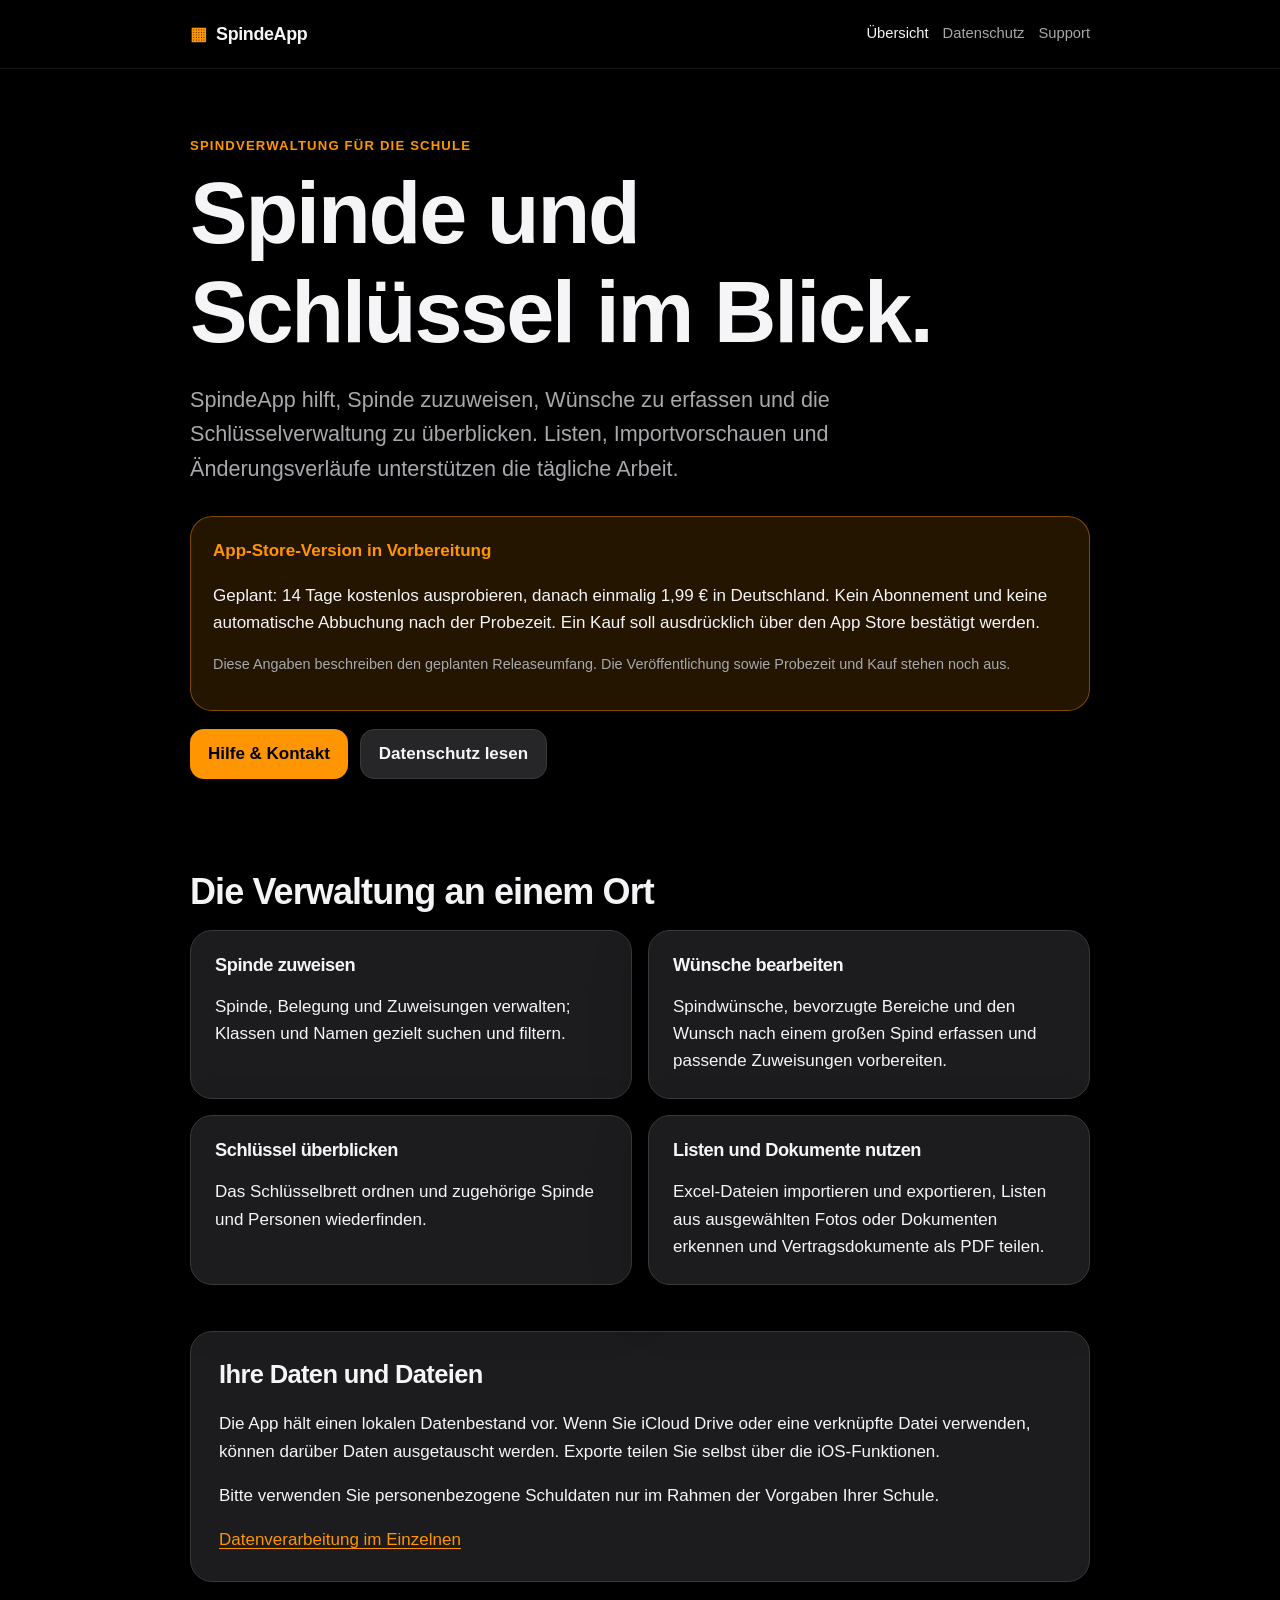
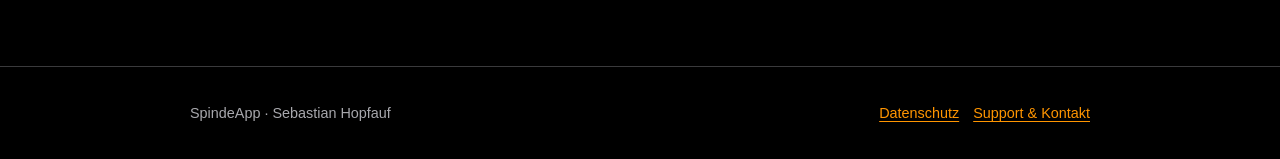
==== spindeapp/index.html @ 3f769ca0 "Publish SpindeApp information, privacy and support pages" ====
<!doctype html>
<html lang="de">
<head>
  <meta charset="utf-8">
  <meta name="viewport" content="width=device-width, initial-scale=1">
  <meta name="description" content="SpindeApp für iPhone: Spinde, Wünsche, Zuweisungen und Schlüsselbrett verwalten. Informationen zur geplanten App-Store-Version, Datenschutz und Support.">
  <meta name="referrer" content="no-referrer">
  <meta http-equiv="Content-Security-Policy" content="default-src 'none'; style-src 'self'; base-uri 'none'; form-action 'none'; object-src 'none'; frame-src 'none'">
  <title>SpindeApp – Spinde und Schlüssel im Blick</title>
  <link rel="stylesheet" href="../style.css">
</head>
<body>
  <header class="site-header">
    <nav class="container nav" aria-label="Hauptnavigation">
      <a class="brand" href="./"><span class="brand-mark" aria-hidden="true">▦</span> SpindeApp</a>
      <div class="nav-links">
        <a href="./" aria-current="page">Übersicht</a>
        <a href="datenschutz.html">Datenschutz</a>
        <a href="support.html">Support</a>
      </div>
    </nav>
  </header>
  <main id="inhalt" class="container">
    <section class="hero" aria-labelledby="titel">
      <p class="eyebrow">Spindverwaltung für die Schule</p>
      <h1 id="titel">Spinde und Schlüssel im Blick.</h1>
      <p class="lead">SpindeApp hilft, Spinde zuzuweisen, Wünsche zu erfassen und die Schlüsselverwaltung zu überblicken. Listen, Importvorschauen und Änderungsverläufe unterstützen die tägliche Arbeit.</p>
      <div class="notice">
        <strong>App-Store-Version in Vorbereitung</strong>
        <p>Geplant: 14 Tage kostenlos ausprobieren, danach einmalig 1,99&nbsp;€ in Deutschland. Kein Abonnement und keine automatische Abbuchung nach der Probezeit. Ein Kauf soll ausdrücklich über den App Store bestätigt werden.</p>
        <p class="fine-print">Diese Angaben beschreiben den geplanten Releaseumfang. Die Veröffentlichung sowie Probezeit und Kauf stehen noch aus.</p>
      </div>
      <div class="contact-actions">
        <a class="button" href="support.html">Hilfe &amp; Kontakt</a>
        <a class="button secondary-button" href="datenschutz.html">Datenschutz lesen</a>
      </div>
    </section>
    <section class="section" aria-labelledby="funktionen">
      <h2 id="funktionen">Die Verwaltung an einem Ort</h2>
      <div class="grid">
        <article class="card">
          <h3>Spinde zuweisen</h3>
          <p>Spinde, Belegung und Zuweisungen verwalten; Klassen und Namen gezielt suchen und filtern.</p>
        </article>
        <article class="card">
          <h3>Wünsche bearbeiten</h3>
          <p>Spindwünsche, bevorzugte Bereiche und den Wunsch nach einem großen Spind erfassen und passende Zuweisungen vorbereiten.</p>
        </article>
        <article class="card">
          <h3>Schlüssel überblicken</h3>
          <p>Das Schlüsselbrett ordnen und zugehörige Spinde und Personen wiederfinden.</p>
        </article>
        <article class="card">
          <h3>Listen und Dokumente nutzen</h3>
          <p>Excel-Dateien importieren und exportieren, Listen aus ausgewählten Fotos oder Dokumenten erkennen und Vertragsdokumente als PDF teilen.</p>
        </article>
      </div>
    </section>
    <section class="section" aria-labelledby="daten">
      <div class="privacy-summary">
        <h2 id="daten">Ihre Daten und Dateien</h2>
        <p>Die App hält einen lokalen Datenbestand vor. Wenn Sie iCloud Drive oder eine verknüpfte Datei verwenden, können darüber Daten ausgetauscht werden. Exporte teilen Sie selbst über die iOS-Funktionen.</p>
        <p>Bitte verwenden Sie personenbezogene Schuldaten nur im Rahmen der Vorgaben Ihrer Schule.</p>
        <a href="datenschutz.html">Datenverarbeitung im Einzelnen</a>
      </div>
    </section>
  </main>
  <footer class="site-footer">
    <div class="container footer-inner">
      <span>SpindeApp · Sebastian Hopfauf</span>
      <nav class="footer-links" aria-label="Weitere Informationen">
        <a href="datenschutz.html">Datenschutz</a>
        <a href="support.html">Support &amp; Kontakt</a>
      </nav>
    </div>
  </footer>
</body>
</html>
---- style.css ----
:root {
  color-scheme: dark;
  --canvas: #000;
  --surface: #1c1c1e;
  --surface-raised: #262628;
  --line: #3a3a3c;
  --text: #f5f5f7;
  --muted: #a8a8ad;
  --accent: #ff9500;
  --accent-soft: rgba(255, 149, 0, 0.14);
  --green: #30d158;
  --blue: #0a84ff;
  --red: #ff453a;
  --radius: 22px;
  --shadow: 0 18px 55px rgba(0, 0, 0, 0.28);
}

* {
  box-sizing: border-box;
}

html {
  scroll-behavior: smooth;
}

body {
  margin: 0;
  background: var(--canvas);
  color: var(--text);
  font-family: -apple-system, BlinkMacSystemFont, "SF Pro Text", "Segoe UI", sans-serif;
  font-size: 17px;
  line-height: 1.6;
  -webkit-font-smoothing: antialiased;
}

a {
  color: var(--accent);
  text-underline-offset: 0.18em;
}

a:hover {
  color: #ffb14a;
}

a:focus-visible {
  outline: 3px solid var(--blue);
  outline-offset: 4px;
  border-radius: 6px;
}

.container {
  width: min(900px, calc(100% - 36px));
  margin: 0 auto;
}

.site-header {
  position: sticky;
  top: 0;
  z-index: 10;
  border-bottom: 1px solid rgba(255, 255, 255, 0.09);
  background: rgba(0, 0, 0, 0.9);
  -webkit-backdrop-filter: blur(18px);
  backdrop-filter: blur(18px);
}

.nav {
  min-height: 68px;
  display: flex;
  align-items: center;
  justify-content: space-between;
  gap: 20px;
}

.brand {
  color: var(--text);
  font-size: 1.12rem;
  font-weight: 800;
  text-decoration: none;
  letter-spacing: -0.02em;
}

.brand-mark {
  color: var(--accent);
  margin-right: 0.3rem;
}

.nav-links {
  display: flex;
  align-items: center;
  justify-content: flex-end;
  flex-wrap: wrap;
  gap: 14px;
  font-size: 0.92rem;
}

.nav-links a {
  color: var(--muted);
  text-decoration: none;
}

.nav-links a[aria-current="page"],
.nav-links a:hover {
  color: var(--text);
}

.language-link {
  padding: 6px 11px;
  border: 1px solid var(--line);
  border-radius: 999px;
}

main {
  padding: 66px 0 84px;
}

.eyebrow {
  margin: 0 0 8px;
  color: var(--accent);
  font-size: 0.82rem;
  font-weight: 800;
  letter-spacing: 0.09em;
  text-transform: uppercase;
}

h1,
h2,
h3 {
  line-height: 1.15;
  letter-spacing: -0.025em;
}

h1 {
  max-width: 760px;
  margin: 0;
  font-size: clamp(2.7rem, 9vw, 5.4rem);
}

.lead {
  max-width: 720px;
  margin: 20px 0 0;
  color: var(--muted);
  font-size: clamp(1.08rem, 2.4vw, 1.35rem);
}

.hero {
  padding-bottom: 46px;
}

.notice,
.card,
.contact-card,
.privacy-summary {
  border: 1px solid var(--line);
  border-radius: var(--radius);
  background: var(--surface);
  box-shadow: var(--shadow);
}

.notice {
  margin-top: 30px;
  padding: 20px 22px;
  border-color: rgba(255, 149, 0, 0.42);
  background: var(--accent-soft);
}

.notice strong {
  color: var(--accent);
}

.section {
  padding-top: 46px;
}

.section > h2,
.section-heading {
  margin: 0 0 18px;
  font-size: clamp(1.6rem, 4vw, 2.25rem);
}

.grid {
  display: grid;
  grid-template-columns: repeat(2, minmax(0, 1fr));
  gap: 16px;
}

.card {
  padding: 24px;
}

.card h3 {
  margin: 0 0 9px;
  font-size: 1.14rem;
}

.card p:last-child,
.card ul:last-child {
  margin-bottom: 0;
}

.icon {
  display: inline-grid;
  width: 38px;
  height: 38px;
  margin-bottom: 15px;
  place-items: center;
  border-radius: 11px;
  background: var(--accent-soft);
  color: var(--accent);
  font-weight: 800;
}

.steps,
.plain-list {
  margin: 12px 0 0;
  padding-left: 1.35rem;
}

.steps li,
.plain-list li {
  margin: 8px 0;
}

.contact-card,
.privacy-summary {
  padding: 28px;
}

.contact-card h2,
.privacy-summary h2 {
  margin-top: 0;
}

.provider-details {
  margin: 14px 0;
  color: var(--text);
  font-style: normal;
}

.contact-actions {
  display: flex;
  flex-wrap: wrap;
  gap: 12px;
  margin-top: 18px;
}

.button {
  display: inline-flex;
  min-height: 48px;
  align-items: center;
  justify-content: center;
  padding: 10px 18px;
  border-radius: 14px;
  background: var(--accent);
  color: #000;
  font-weight: 750;
  text-decoration: none;
}

.button:hover {
  background: #ffad3d;
  color: #000;
}

.secondary-button {
  border: 1px solid var(--line);
  background: var(--surface-raised);
  color: var(--text);
}

.secondary-button:hover {
  background: #333336;
  color: var(--text);
}

.meta,
.fine-print {
  color: var(--muted);
  font-size: 0.9rem;
}

.privacy-summary ul {
  margin-bottom: 0;
}

.privacy-section {
  padding: 34px 0;
  border-bottom: 1px solid var(--line);
}

.privacy-section:last-child {
  border-bottom: 0;
}

.privacy-section h2 {
  margin: 0 0 14px;
  font-size: 1.55rem;
}

.privacy-section h3 {
  margin: 24px 0 8px;
  font-size: 1.05rem;
}

.privacy-section p,
.privacy-section ul {
  max-width: 780px;
}

code {
  padding: 0.12em 0.36em;
  border-radius: 6px;
  background: var(--surface-raised);
  color: var(--text);
  font-size: 0.9em;
}

.site-footer {
  border-top: 1px solid var(--line);
  color: var(--muted);
}

.footer-inner {
  min-height: 92px;
  display: flex;
  align-items: center;
  justify-content: space-between;
  gap: 20px;
  font-size: 0.9rem;
}

.footer-links {
  display: flex;
  flex-wrap: wrap;
  justify-content: flex-end;
  gap: 14px;
}

@media (max-width: 680px) {
  .site-header {
    position: static;
  }

  .nav,
  .footer-inner {
    align-items: flex-start;
    flex-direction: column;
    padding: 17px 0;
  }

  .nav-links,
  .footer-links {
    justify-content: flex-start;
  }

  main {
    padding-top: 44px;
  }

  .grid {
    grid-template-columns: 1fr;
  }

  .card,
  .contact-card,
  .privacy-summary {
    padding: 21px;
  }
}

@media (prefers-reduced-motion: reduce) {
  html {
    scroll-behavior: auto;
  }
}

@media print {
  :root {
    color-scheme: light;
    --canvas: #fff;
    --surface: #fff;
    --surface-raised: #f4f4f5;
    --line: #ccc;
    --text: #111;
    --muted: #444;
    --accent: #a84f00;
    --accent-soft: #fff4e6;
    --shadow: none;
  }

  .site-header,
  .site-footer,
  .contact-actions {
    display: none;
  }

  main {
    padding: 0;
  }
}
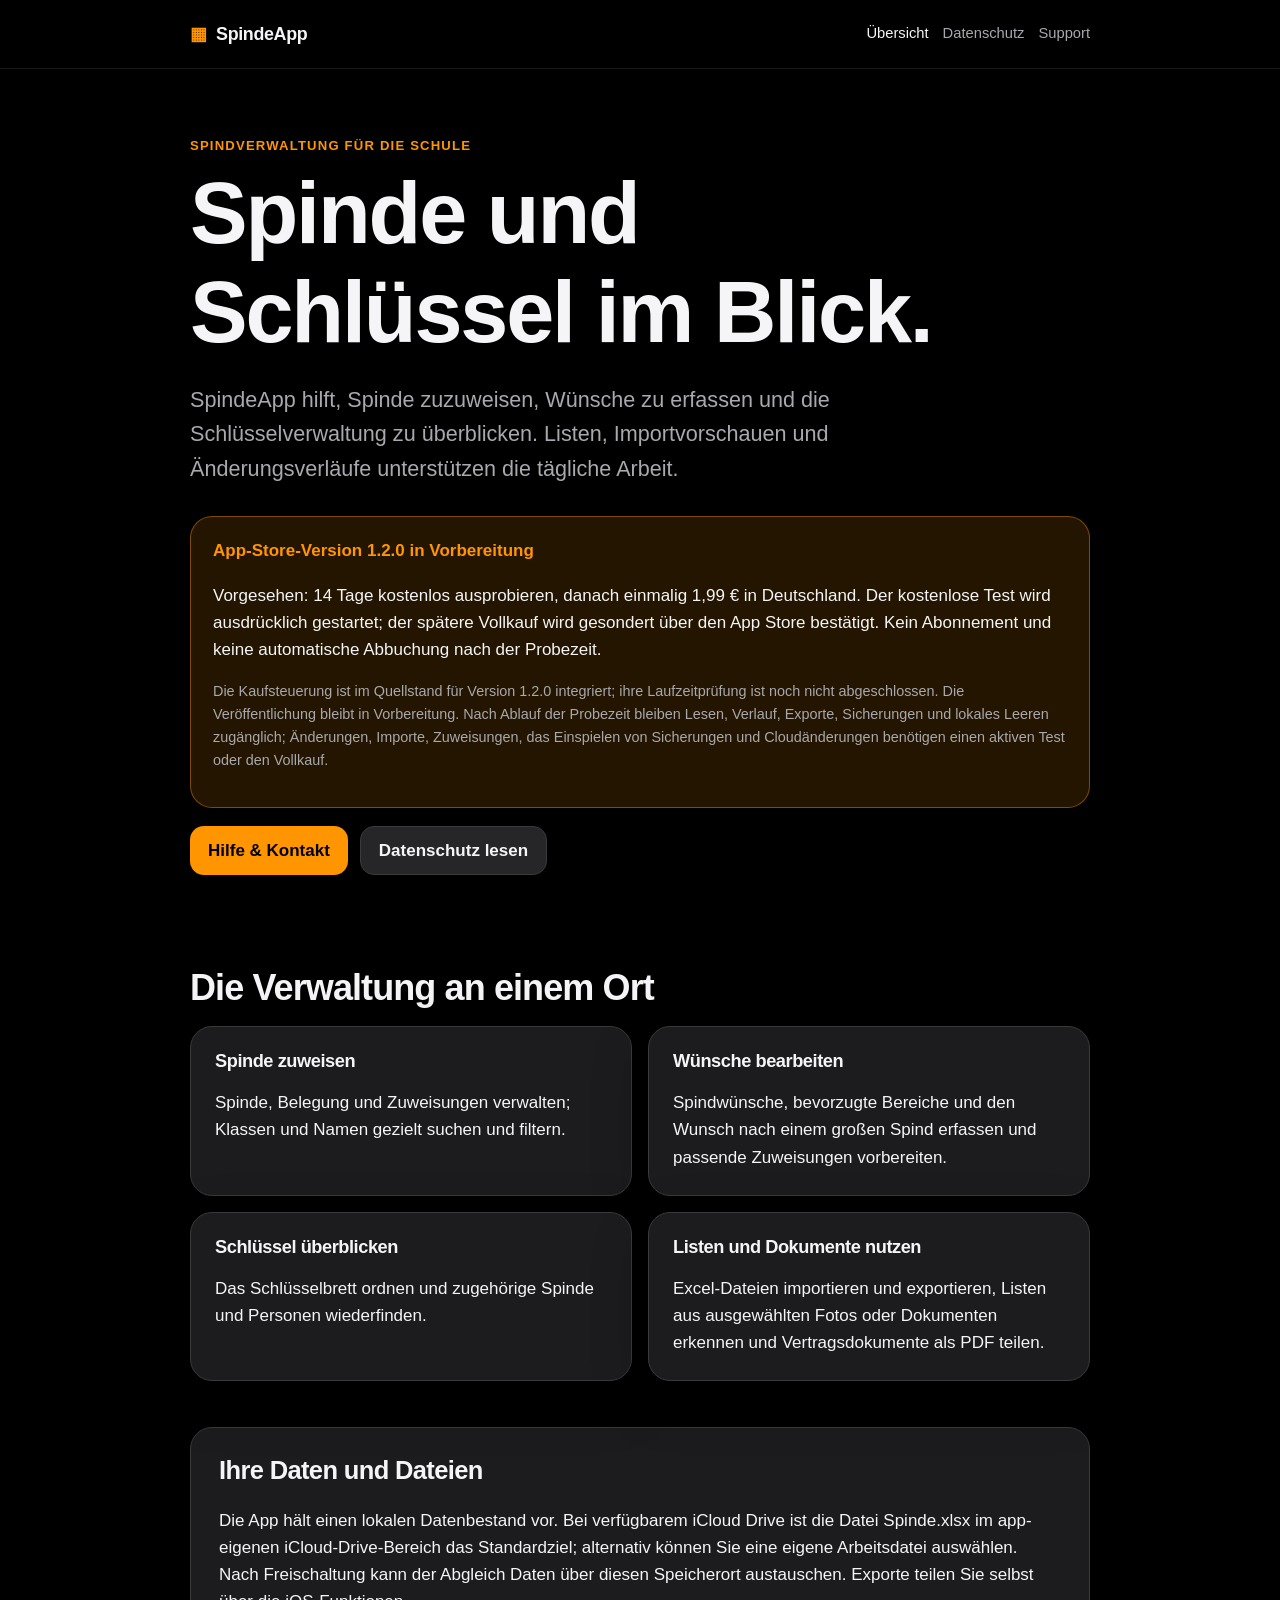
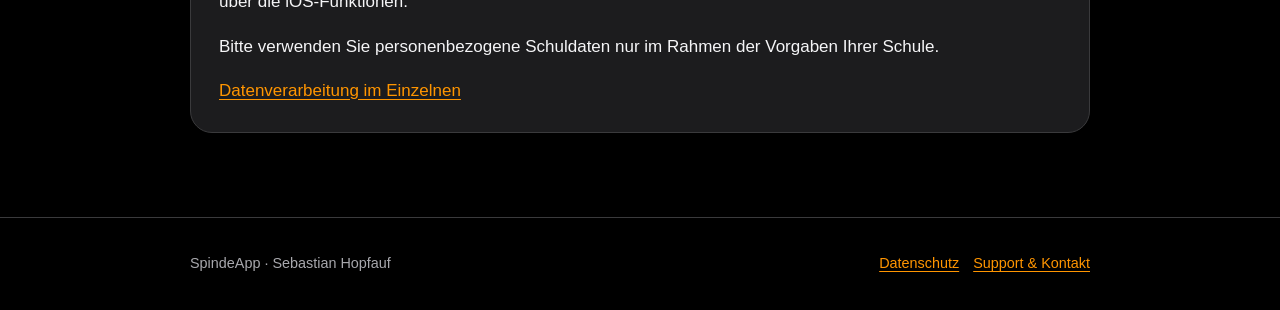
==== commit 771deebe: "Update SpindeApp release preparation and privacy details" ====
--- a/spindeapp/index.html
+++ b/spindeapp/index.html
@@ -26,9 +26,9 @@
       <h1 id="titel">Spinde und Schlüssel im Blick.</h1>
       <p class="lead">SpindeApp hilft, Spinde zuzuweisen, Wünsche zu erfassen und die Schlüsselverwaltung zu überblicken. Listen, Importvorschauen und Änderungsverläufe unterstützen die tägliche Arbeit.</p>
       <div class="notice">
-        <strong>App-Store-Version in Vorbereitung</strong>
-        <p>Geplant: 14 Tage kostenlos ausprobieren, danach einmalig 1,99&nbsp;€ in Deutschland. Kein Abonnement und keine automatische Abbuchung nach der Probezeit. Ein Kauf soll ausdrücklich über den App Store bestätigt werden.</p>
-        <p class="fine-print">Diese Angaben beschreiben den geplanten Releaseumfang. Die Veröffentlichung sowie Probezeit und Kauf stehen noch aus.</p>
+        <strong>App-Store-Version 1.2.0 in Vorbereitung</strong>
+        <p>Vorgesehen: 14 Tage kostenlos ausprobieren, danach einmalig 1,99&nbsp;€ in Deutschland. Der kostenlose Test wird ausdrücklich gestartet; der spätere Vollkauf wird gesondert über den App Store bestätigt. Kein Abonnement und keine automatische Abbuchung nach der Probezeit.</p>
+        <p class="fine-print">Die Kaufsteuerung ist im Quellstand für Version 1.2.0 integriert; ihre Laufzeitprüfung ist noch nicht abgeschlossen. Die Veröffentlichung bleibt in Vorbereitung. Nach Ablauf der Probezeit bleiben Lesen, Verlauf, Exporte, Sicherungen und lokales Leeren zugänglich; Änderungen, Importe, Zuweisungen, das Einspielen von Sicherungen und Cloudänderungen benötigen einen aktiven Test oder den Vollkauf.</p>
       </div>
       <div class="contact-actions">
         <a class="button" href="support.html">Hilfe &amp; Kontakt</a>
@@ -59,7 +59,7 @@
     <section class="section" aria-labelledby="daten">
       <div class="privacy-summary">
         <h2 id="daten">Ihre Daten und Dateien</h2>
-        <p>Die App hält einen lokalen Datenbestand vor. Wenn Sie iCloud Drive oder eine verknüpfte Datei verwenden, können darüber Daten ausgetauscht werden. Exporte teilen Sie selbst über die iOS-Funktionen.</p>
+        <p>Die App hält einen lokalen Datenbestand vor. Bei verfügbarem iCloud Drive ist die Datei Spinde.xlsx im app-eigenen iCloud-Drive-Bereich das Standardziel; alternativ können Sie eine eigene Arbeitsdatei auswählen. Nach Freischaltung kann der Abgleich Daten über diesen Speicherort austauschen. Exporte teilen Sie selbst über die iOS-Funktionen.</p>
         <p>Bitte verwenden Sie personenbezogene Schuldaten nur im Rahmen der Vorgaben Ihrer Schule.</p>
         <a href="datenschutz.html">Datenverarbeitung im Einzelnen</a>
       </div>
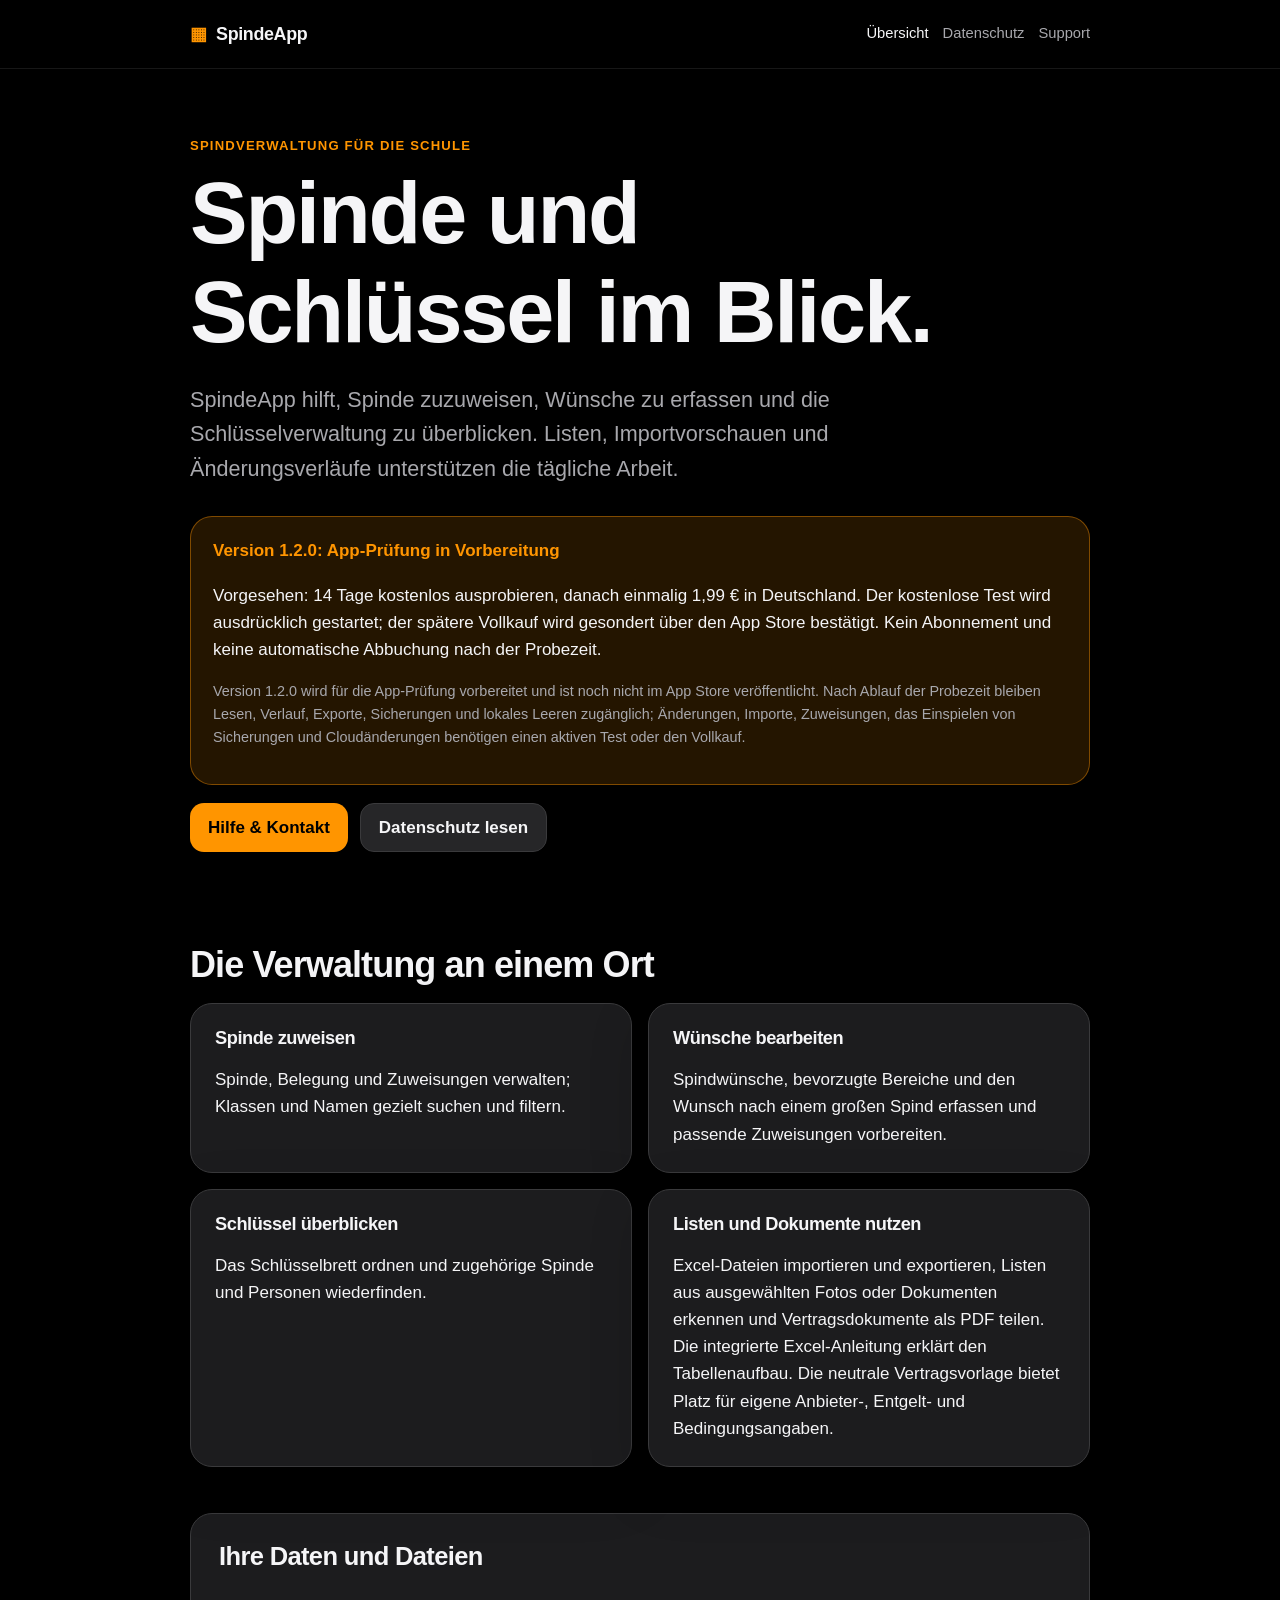
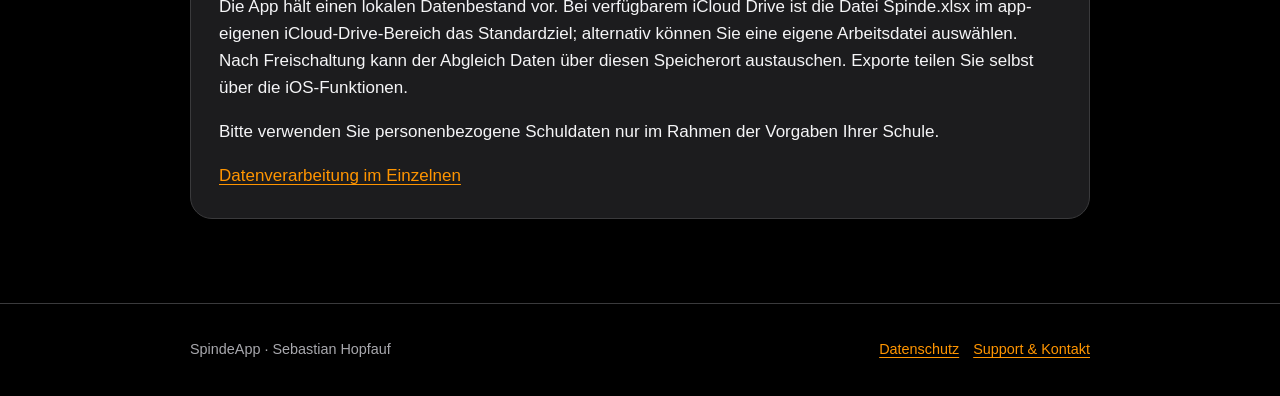
==== commit f74f6df4: "Clarify SpindeApp Excel setup, trial and neutral contract template" ====
--- a/spindeapp/index.html
+++ b/spindeapp/index.html
@@ -3,7 +3,7 @@
 <head>
   <meta charset="utf-8">
   <meta name="viewport" content="width=device-width, initial-scale=1">
-  <meta name="description" content="SpindeApp für iPhone: Spinde, Wünsche, Zuweisungen und Schlüsselbrett verwalten. Informationen zur geplanten App-Store-Version, Datenschutz und Support.">
+  <meta name="description" content="SpindeApp für iPhone: Spinde, Wünsche, Zuweisungen und Schlüsselbrett verwalten. Informationen zur vorbereiteten App-Store-Version 1.2.0, Datenschutz und Support.">
   <meta name="referrer" content="no-referrer">
   <meta http-equiv="Content-Security-Policy" content="default-src 'none'; style-src 'self'; base-uri 'none'; form-action 'none'; object-src 'none'; frame-src 'none'">
   <title>SpindeApp – Spinde und Schlüssel im Blick</title>
@@ -26,9 +26,9 @@
       <h1 id="titel">Spinde und Schlüssel im Blick.</h1>
       <p class="lead">SpindeApp hilft, Spinde zuzuweisen, Wünsche zu erfassen und die Schlüsselverwaltung zu überblicken. Listen, Importvorschauen und Änderungsverläufe unterstützen die tägliche Arbeit.</p>
       <div class="notice">
-        <strong>App-Store-Version 1.2.0 in Vorbereitung</strong>
+        <strong>Version 1.2.0: App-Prüfung in Vorbereitung</strong>
         <p>Vorgesehen: 14 Tage kostenlos ausprobieren, danach einmalig 1,99&nbsp;€ in Deutschland. Der kostenlose Test wird ausdrücklich gestartet; der spätere Vollkauf wird gesondert über den App Store bestätigt. Kein Abonnement und keine automatische Abbuchung nach der Probezeit.</p>
-        <p class="fine-print">Die Kaufsteuerung ist im Quellstand für Version 1.2.0 integriert; ihre Laufzeitprüfung ist noch nicht abgeschlossen. Die Veröffentlichung bleibt in Vorbereitung. Nach Ablauf der Probezeit bleiben Lesen, Verlauf, Exporte, Sicherungen und lokales Leeren zugänglich; Änderungen, Importe, Zuweisungen, das Einspielen von Sicherungen und Cloudänderungen benötigen einen aktiven Test oder den Vollkauf.</p>
+        <p class="fine-print">Version 1.2.0 wird für die App-Prüfung vorbereitet und ist noch nicht im App Store veröffentlicht. Nach Ablauf der Probezeit bleiben Lesen, Verlauf, Exporte, Sicherungen und lokales Leeren zugänglich; Änderungen, Importe, Zuweisungen, das Einspielen von Sicherungen und Cloudänderungen benötigen einen aktiven Test oder den Vollkauf.</p>
       </div>
       <div class="contact-actions">
         <a class="button" href="support.html">Hilfe &amp; Kontakt</a>
@@ -52,7 +52,7 @@
         </article>
         <article class="card">
           <h3>Listen und Dokumente nutzen</h3>
-          <p>Excel-Dateien importieren und exportieren, Listen aus ausgewählten Fotos oder Dokumenten erkennen und Vertragsdokumente als PDF teilen.</p>
+          <p>Excel-Dateien importieren und exportieren, Listen aus ausgewählten Fotos oder Dokumenten erkennen und Vertragsdokumente als PDF teilen. Die integrierte Excel-Anleitung erklärt den Tabellenaufbau. Die neutrale Vertragsvorlage bietet Platz für eigene Anbieter-, Entgelt- und Bedingungsangaben.</p>
         </article>
       </div>
     </section>
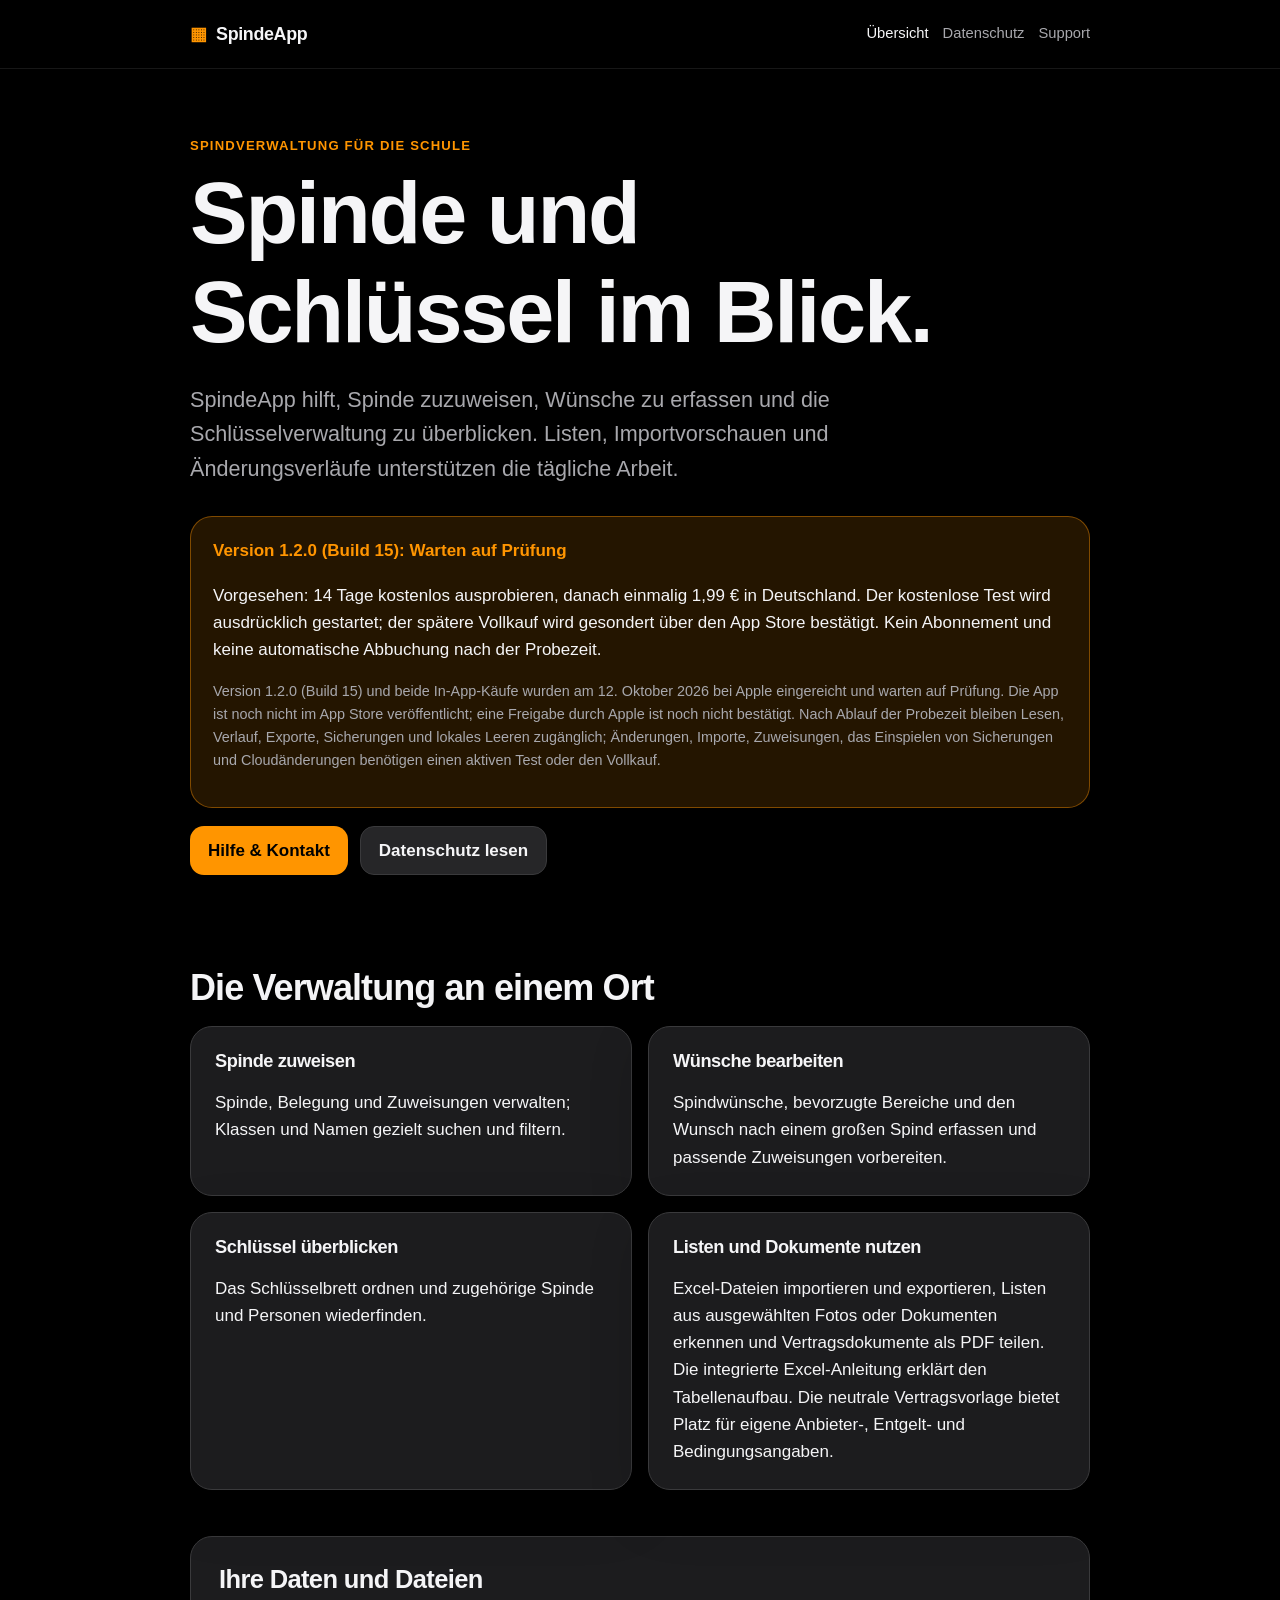
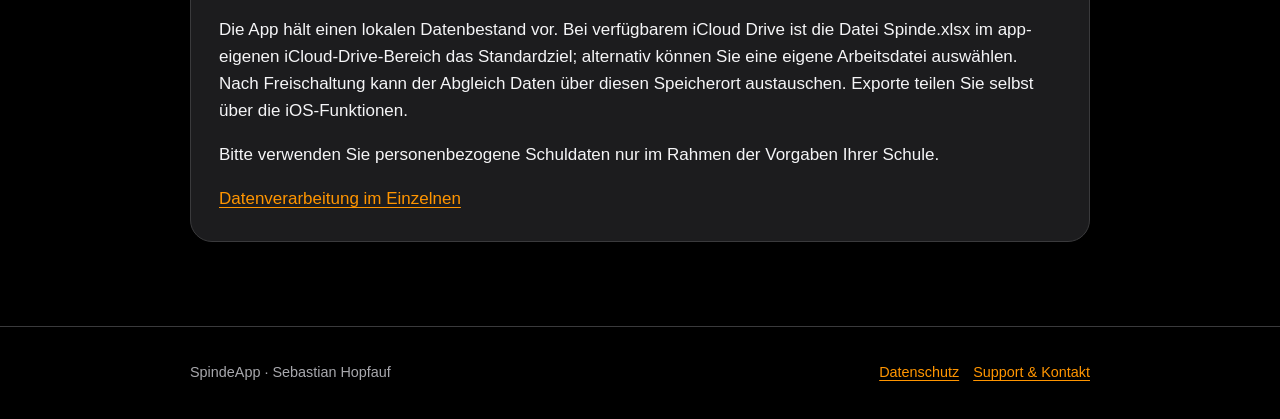
==== commit 06f794b9: "Document SpindeApp 1.2.0 Build 15 waiting for Apple review" ====
--- a/spindeapp/index.html
+++ b/spindeapp/index.html
@@ -3,7 +3,7 @@
 <head>
   <meta charset="utf-8">
   <meta name="viewport" content="width=device-width, initial-scale=1">
-  <meta name="description" content="SpindeApp für iPhone: Spinde, Wünsche, Zuweisungen und Schlüsselbrett verwalten. Informationen zur vorbereiteten App-Store-Version 1.2.0, Datenschutz und Support.">
+  <meta name="description" content="SpindeApp für iPhone: Spinde, Wünsche, Zuweisungen und Schlüsselbrett verwalten. Informationen zur eingereichten App-Store-Version 1.2.0 (Build 15), Datenschutz und Support.">
   <meta name="referrer" content="no-referrer">
   <meta http-equiv="Content-Security-Policy" content="default-src 'none'; style-src 'self'; base-uri 'none'; form-action 'none'; object-src 'none'; frame-src 'none'">
   <title>SpindeApp – Spinde und Schlüssel im Blick</title>
@@ -26,9 +26,9 @@
       <h1 id="titel">Spinde und Schlüssel im Blick.</h1>
       <p class="lead">SpindeApp hilft, Spinde zuzuweisen, Wünsche zu erfassen und die Schlüsselverwaltung zu überblicken. Listen, Importvorschauen und Änderungsverläufe unterstützen die tägliche Arbeit.</p>
       <div class="notice">
-        <strong>Version 1.2.0: App-Prüfung in Vorbereitung</strong>
+        <strong>Version 1.2.0 (Build 15): Warten auf Prüfung</strong>
         <p>Vorgesehen: 14 Tage kostenlos ausprobieren, danach einmalig 1,99&nbsp;€ in Deutschland. Der kostenlose Test wird ausdrücklich gestartet; der spätere Vollkauf wird gesondert über den App Store bestätigt. Kein Abonnement und keine automatische Abbuchung nach der Probezeit.</p>
-        <p class="fine-print">Version 1.2.0 wird für die App-Prüfung vorbereitet und ist noch nicht im App Store veröffentlicht. Nach Ablauf der Probezeit bleiben Lesen, Verlauf, Exporte, Sicherungen und lokales Leeren zugänglich; Änderungen, Importe, Zuweisungen, das Einspielen von Sicherungen und Cloudänderungen benötigen einen aktiven Test oder den Vollkauf.</p>
+        <p class="fine-print">Version 1.2.0 (Build 15) und beide In-App-Käufe wurden am 12. Oktober 2026 bei Apple eingereicht und warten auf Prüfung. Die App ist noch nicht im App Store veröffentlicht; eine Freigabe durch Apple ist noch nicht bestätigt. Nach Ablauf der Probezeit bleiben Lesen, Verlauf, Exporte, Sicherungen und lokales Leeren zugänglich; Änderungen, Importe, Zuweisungen, das Einspielen von Sicherungen und Cloudänderungen benötigen einen aktiven Test oder den Vollkauf.</p>
       </div>
       <div class="contact-actions">
         <a class="button" href="support.html">Hilfe &amp; Kontakt</a>
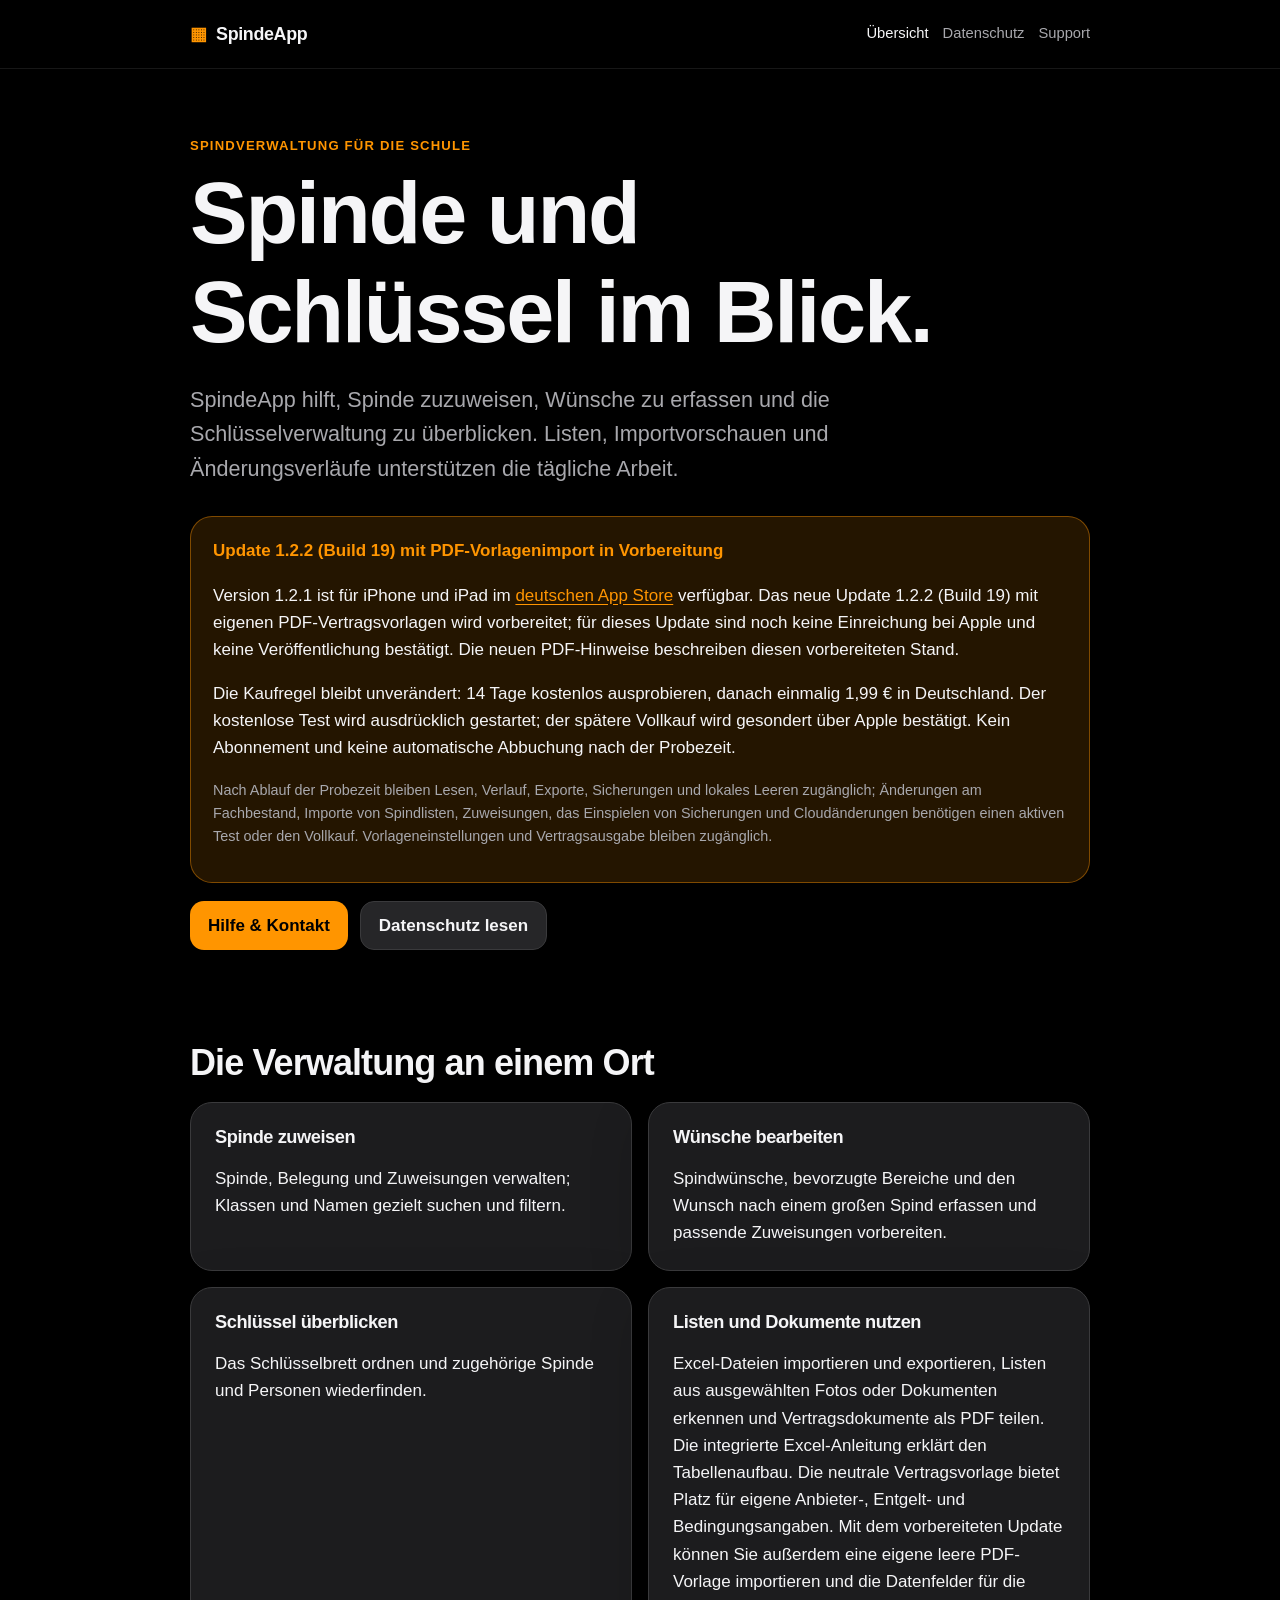
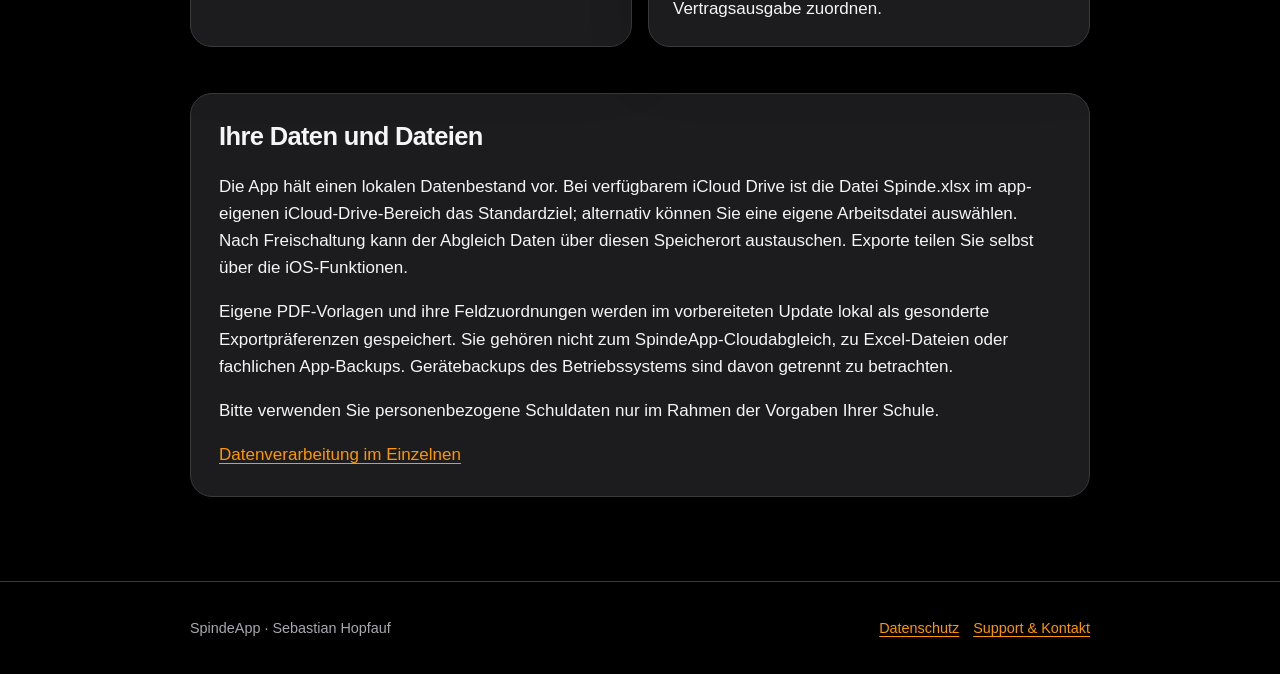
==== commit b7de3512: "Document released SpindeApp 1.2.1 and prepare private PDF template support" ====
--- a/spindeapp/index.html
+++ b/spindeapp/index.html
@@ -3,7 +3,7 @@
 <head>
   <meta charset="utf-8">
   <meta name="viewport" content="width=device-width, initial-scale=1">
-  <meta name="description" content="SpindeApp für iPhone: Spinde, Wünsche, Zuweisungen und Schlüsselbrett verwalten. Informationen zur eingereichten App-Store-Version 1.2.0 (Build 15), Datenschutz und Support.">
+  <meta name="description" content="SpindeApp für iPhone und iPad: Spinde, Wünsche und Schlüssel verwalten. Version 1.2.1 im App Store; Update 1.2.2 mit eigenen PDF-Vertragsvorlagen in Vorbereitung.">
   <meta name="referrer" content="no-referrer">
   <meta http-equiv="Content-Security-Policy" content="default-src 'none'; style-src 'self'; base-uri 'none'; form-action 'none'; object-src 'none'; frame-src 'none'">
   <title>SpindeApp – Spinde und Schlüssel im Blick</title>
@@ -26,9 +26,10 @@
       <h1 id="titel">Spinde und Schlüssel im Blick.</h1>
       <p class="lead">SpindeApp hilft, Spinde zuzuweisen, Wünsche zu erfassen und die Schlüsselverwaltung zu überblicken. Listen, Importvorschauen und Änderungsverläufe unterstützen die tägliche Arbeit.</p>
       <div class="notice">
-        <strong>Version 1.2.0 (Build 15): Warten auf Prüfung</strong>
-        <p>Vorgesehen: 14 Tage kostenlos ausprobieren, danach einmalig 1,99&nbsp;€ in Deutschland. Der kostenlose Test wird ausdrücklich gestartet; der spätere Vollkauf wird gesondert über den App Store bestätigt. Kein Abonnement und keine automatische Abbuchung nach der Probezeit.</p>
-        <p class="fine-print">Version 1.2.0 (Build 15) und beide In-App-Käufe wurden am 12. Oktober 2026 bei Apple eingereicht und warten auf Prüfung. Die App ist noch nicht im App Store veröffentlicht; eine Freigabe durch Apple ist noch nicht bestätigt. Nach Ablauf der Probezeit bleiben Lesen, Verlauf, Exporte, Sicherungen und lokales Leeren zugänglich; Änderungen, Importe, Zuweisungen, das Einspielen von Sicherungen und Cloudänderungen benötigen einen aktiven Test oder den Vollkauf.</p>
+        <strong>Update 1.2.2 (Build 19) mit PDF-Vorlagenimport in Vorbereitung</strong>
+        <p>Version 1.2.1 ist für iPhone und iPad im <a href="https://apps.apple.com/de/app/spindeapp/id6815979279">deutschen App Store</a> verfügbar. Das neue Update 1.2.2 (Build 19) mit eigenen PDF-Vertragsvorlagen wird vorbereitet; für dieses Update sind noch keine Einreichung bei Apple und keine Veröffentlichung bestätigt. Die neuen PDF-Hinweise beschreiben diesen vorbereiteten Stand.</p>
+        <p>Die Kaufregel bleibt unverändert: 14 Tage kostenlos ausprobieren, danach einmalig 1,99&nbsp;€ in Deutschland. Der kostenlose Test wird ausdrücklich gestartet; der spätere Vollkauf wird gesondert über Apple bestätigt. Kein Abonnement und keine automatische Abbuchung nach der Probezeit.</p>
+        <p class="fine-print">Nach Ablauf der Probezeit bleiben Lesen, Verlauf, Exporte, Sicherungen und lokales Leeren zugänglich; Änderungen am Fachbestand, Importe von Spindlisten, Zuweisungen, das Einspielen von Sicherungen und Cloudänderungen benötigen einen aktiven Test oder den Vollkauf. Vorlageneinstellungen und Vertragsausgabe bleiben zugänglich.</p>
       </div>
       <div class="contact-actions">
         <a class="button" href="support.html">Hilfe &amp; Kontakt</a>
@@ -52,7 +53,7 @@
         </article>
         <article class="card">
           <h3>Listen und Dokumente nutzen</h3>
-          <p>Excel-Dateien importieren und exportieren, Listen aus ausgewählten Fotos oder Dokumenten erkennen und Vertragsdokumente als PDF teilen. Die integrierte Excel-Anleitung erklärt den Tabellenaufbau. Die neutrale Vertragsvorlage bietet Platz für eigene Anbieter-, Entgelt- und Bedingungsangaben.</p>
+          <p>Excel-Dateien importieren und exportieren, Listen aus ausgewählten Fotos oder Dokumenten erkennen und Vertragsdokumente als PDF teilen. Die integrierte Excel-Anleitung erklärt den Tabellenaufbau. Die neutrale Vertragsvorlage bietet Platz für eigene Anbieter-, Entgelt- und Bedingungsangaben. Mit dem vorbereiteten Update können Sie außerdem eine eigene leere PDF-Vorlage importieren und die Datenfelder für die Vertragsausgabe zuordnen.</p>
         </article>
       </div>
     </section>
@@ -60,6 +61,7 @@
       <div class="privacy-summary">
         <h2 id="daten">Ihre Daten und Dateien</h2>
         <p>Die App hält einen lokalen Datenbestand vor. Bei verfügbarem iCloud Drive ist die Datei Spinde.xlsx im app-eigenen iCloud-Drive-Bereich das Standardziel; alternativ können Sie eine eigene Arbeitsdatei auswählen. Nach Freischaltung kann der Abgleich Daten über diesen Speicherort austauschen. Exporte teilen Sie selbst über die iOS-Funktionen.</p>
+        <p>Eigene PDF-Vorlagen und ihre Feldzuordnungen werden im vorbereiteten Update lokal als gesonderte Exportpräferenzen gespeichert. Sie gehören nicht zum SpindeApp-Cloudabgleich, zu Excel-Dateien oder fachlichen App-Backups. Gerätebackups des Betriebssystems sind davon getrennt zu betrachten.</p>
         <p>Bitte verwenden Sie personenbezogene Schuldaten nur im Rahmen der Vorgaben Ihrer Schule.</p>
         <a href="datenschutz.html">Datenverarbeitung im Einzelnen</a>
       </div>
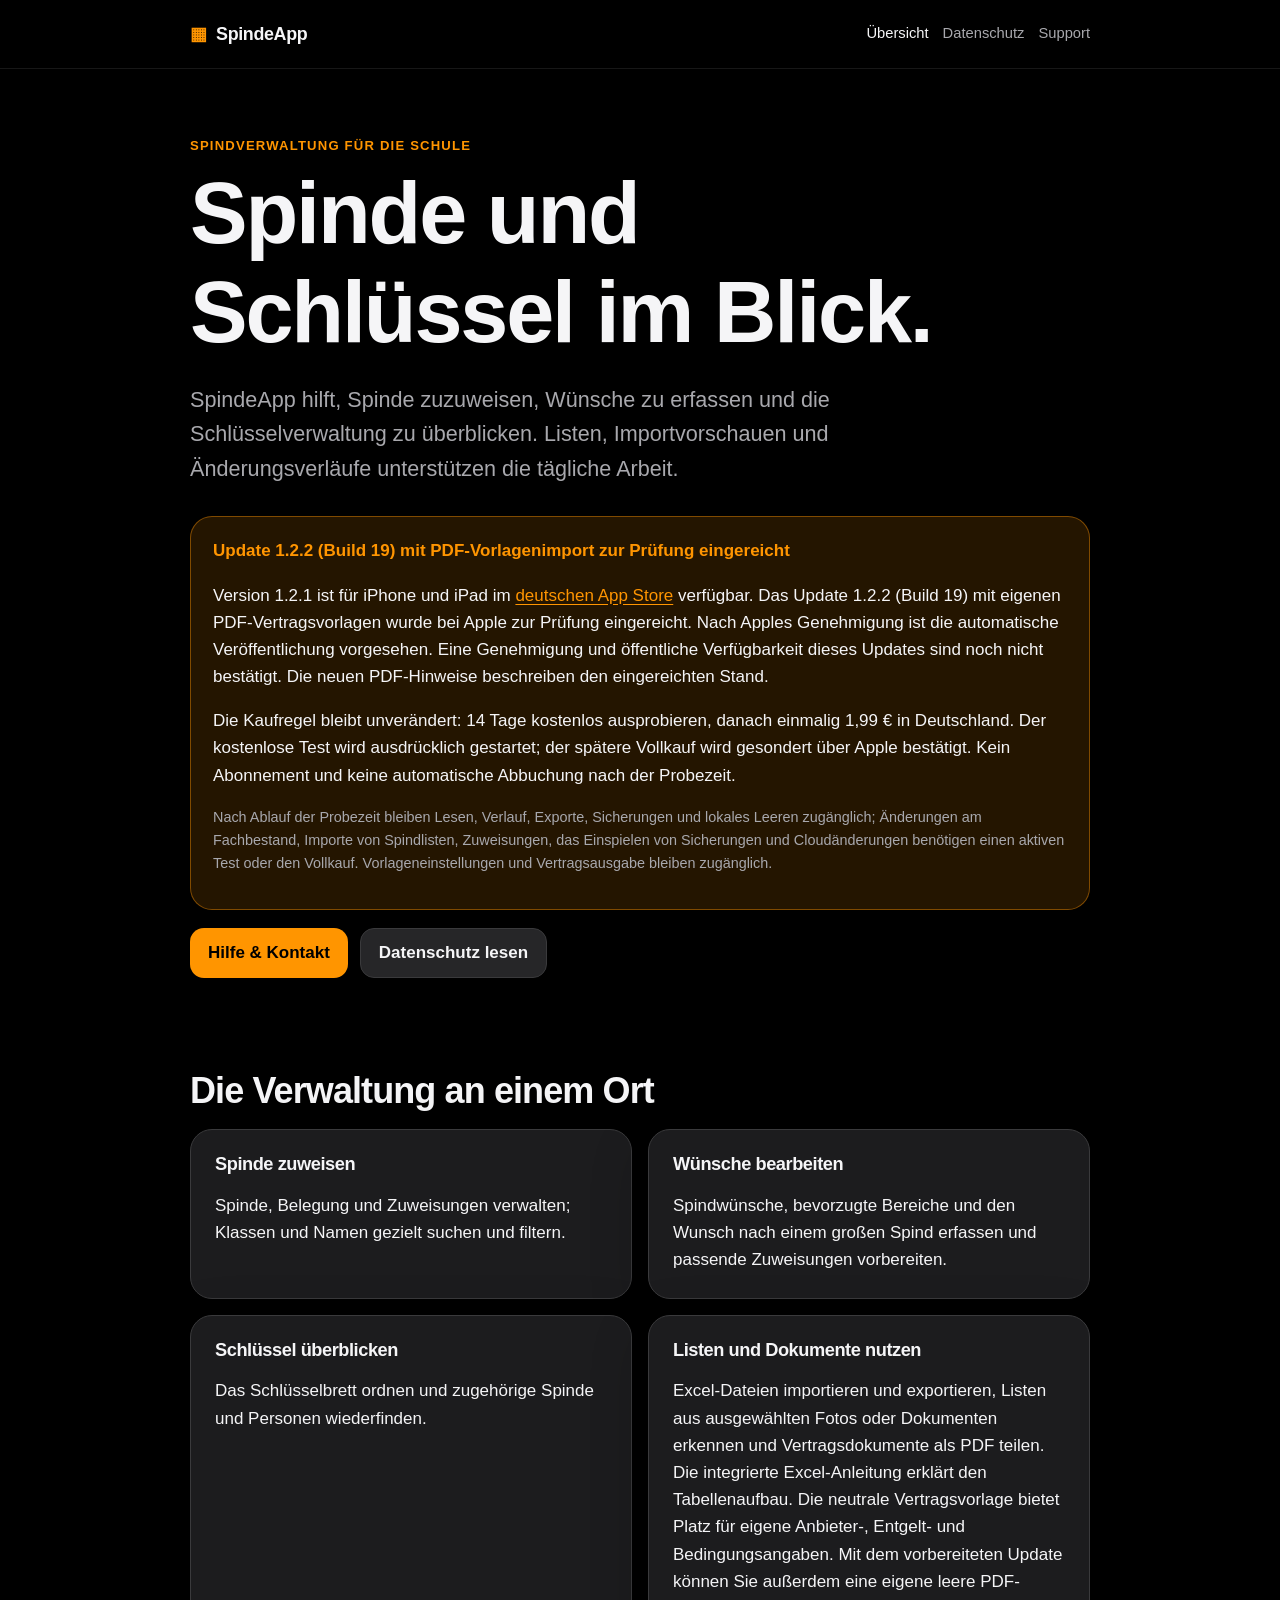
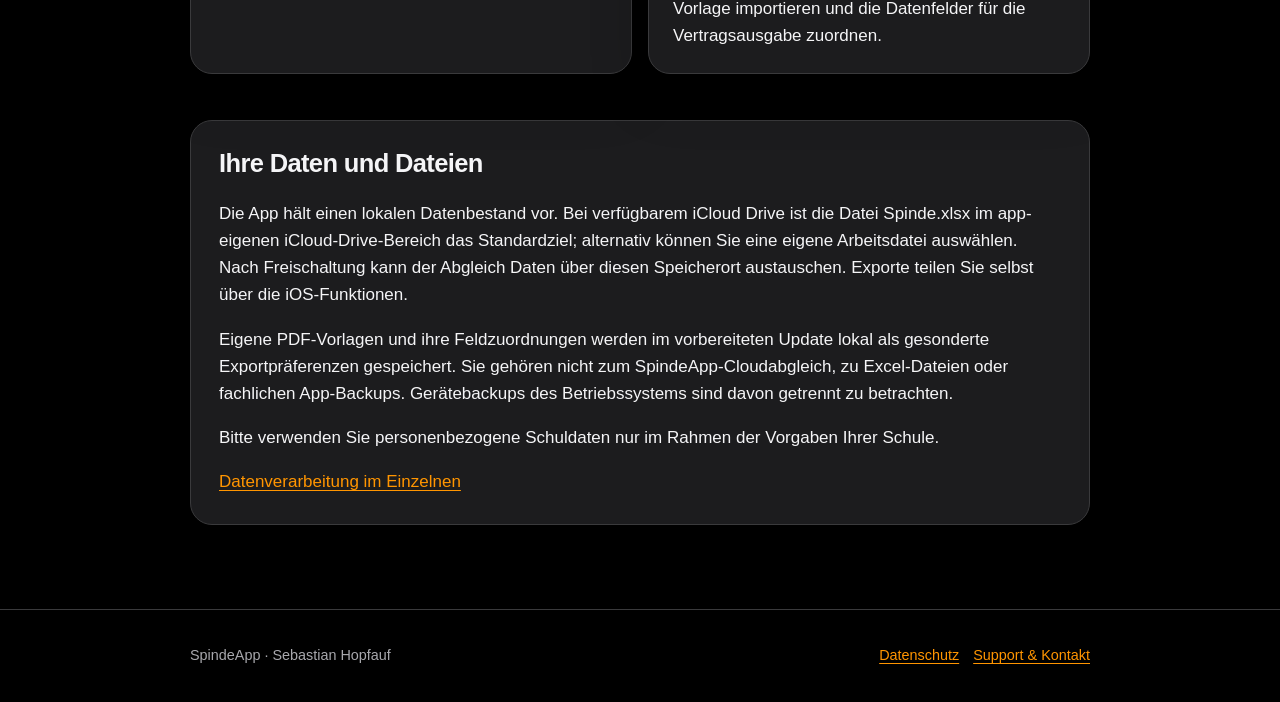
==== commit ecc74555: "Record SpindeApp 1.2.2 Build 19 submission for Apple review" ====
--- a/spindeapp/index.html
+++ b/spindeapp/index.html
@@ -3,7 +3,7 @@
 <head>
   <meta charset="utf-8">
   <meta name="viewport" content="width=device-width, initial-scale=1">
-  <meta name="description" content="SpindeApp für iPhone und iPad: Spinde, Wünsche und Schlüssel verwalten. Version 1.2.1 im App Store; Update 1.2.2 mit eigenen PDF-Vertragsvorlagen in Vorbereitung.">
+  <meta name="description" content="SpindeApp für iPhone und iPad: Spinde, Wünsche und Schlüssel verwalten. Version 1.2.1 im App Store; Update 1.2.2 mit eigenen PDF-Vertragsvorlagen zur Prüfung eingereicht.">
   <meta name="referrer" content="no-referrer">
   <meta http-equiv="Content-Security-Policy" content="default-src 'none'; style-src 'self'; base-uri 'none'; form-action 'none'; object-src 'none'; frame-src 'none'">
   <title>SpindeApp – Spinde und Schlüssel im Blick</title>
@@ -26,8 +26,8 @@
       <h1 id="titel">Spinde und Schlüssel im Blick.</h1>
       <p class="lead">SpindeApp hilft, Spinde zuzuweisen, Wünsche zu erfassen und die Schlüsselverwaltung zu überblicken. Listen, Importvorschauen und Änderungsverläufe unterstützen die tägliche Arbeit.</p>
       <div class="notice">
-        <strong>Update 1.2.2 (Build 19) mit PDF-Vorlagenimport in Vorbereitung</strong>
-        <p>Version 1.2.1 ist für iPhone und iPad im <a href="https://apps.apple.com/de/app/spindeapp/id6815979279">deutschen App Store</a> verfügbar. Das neue Update 1.2.2 (Build 19) mit eigenen PDF-Vertragsvorlagen wird vorbereitet; für dieses Update sind noch keine Einreichung bei Apple und keine Veröffentlichung bestätigt. Die neuen PDF-Hinweise beschreiben diesen vorbereiteten Stand.</p>
+        <strong>Update 1.2.2 (Build 19) mit PDF-Vorlagenimport zur Prüfung eingereicht</strong>
+        <p>Version 1.2.1 ist für iPhone und iPad im <a href="https://apps.apple.com/de/app/spindeapp/id6815979279">deutschen App Store</a> verfügbar. Das Update 1.2.2 (Build 19) mit eigenen PDF-Vertragsvorlagen wurde bei Apple zur Prüfung eingereicht. Nach Apples Genehmigung ist die automatische Veröffentlichung vorgesehen. Eine Genehmigung und öffentliche Verfügbarkeit dieses Updates sind noch nicht bestätigt. Die neuen PDF-Hinweise beschreiben den eingereichten Stand.</p>
         <p>Die Kaufregel bleibt unverändert: 14 Tage kostenlos ausprobieren, danach einmalig 1,99&nbsp;€ in Deutschland. Der kostenlose Test wird ausdrücklich gestartet; der spätere Vollkauf wird gesondert über Apple bestätigt. Kein Abonnement und keine automatische Abbuchung nach der Probezeit.</p>
         <p class="fine-print">Nach Ablauf der Probezeit bleiben Lesen, Verlauf, Exporte, Sicherungen und lokales Leeren zugänglich; Änderungen am Fachbestand, Importe von Spindlisten, Zuweisungen, das Einspielen von Sicherungen und Cloudänderungen benötigen einen aktiven Test oder den Vollkauf. Vorlageneinstellungen und Vertragsausgabe bleiben zugänglich.</p>
       </div>
